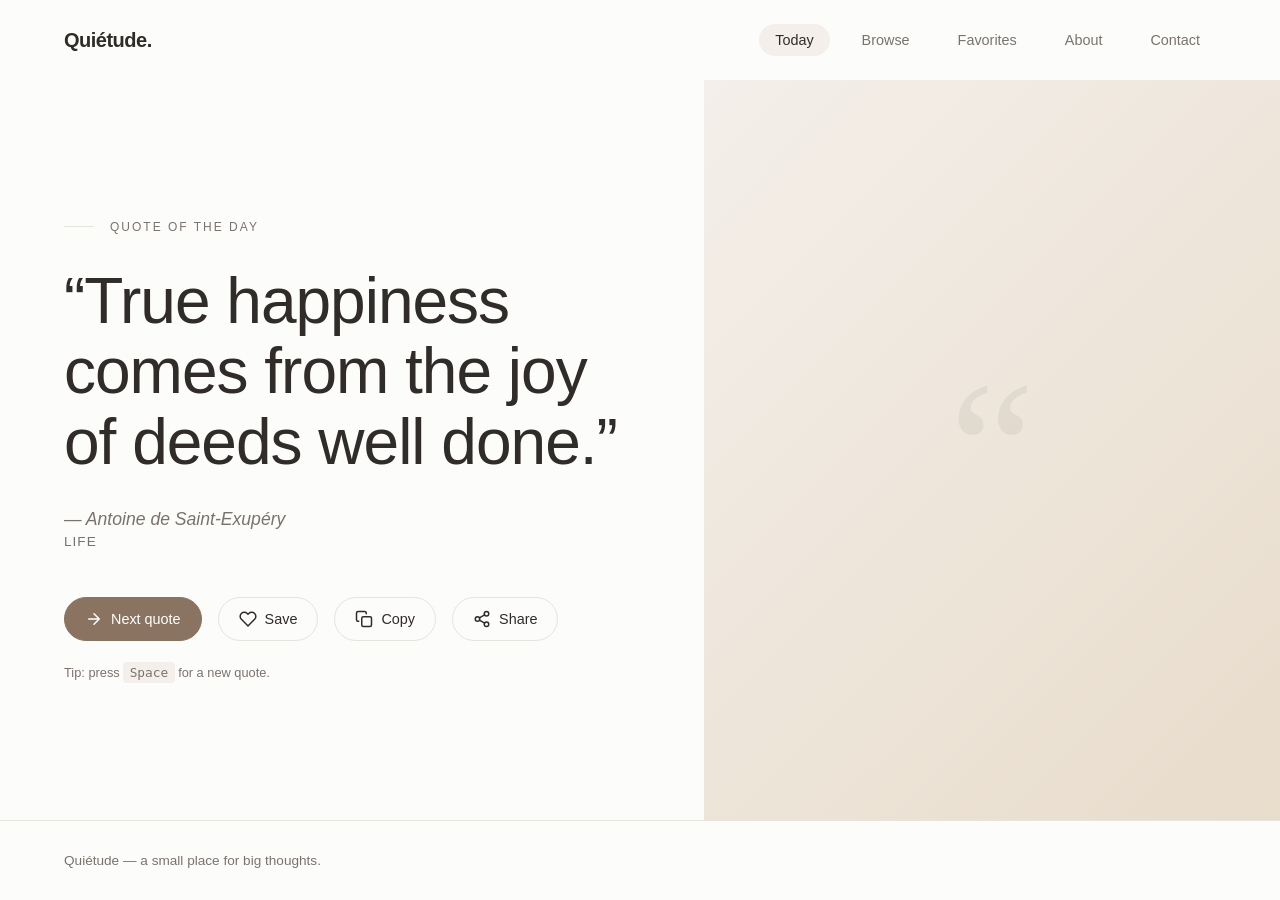
==== index.html @ 7ebf8255 "Add files via upload" ====
<!DOCTYPE html>
<html lang="en">
<head>
    <meta charset="UTF-8">
    <meta name="viewport" content="width=device-width, initial-scale=1.0">
    
    <title>Quiétude | Minimalist Daily Quotes & Inspiration</title>
    <meta name="title" content="Quiétude | Minimalist Daily Quotes & Inspiration">
    <meta name="description" content="Discover hand-picked wisdom, motivational quotes, and a peaceful reading experience. Less scroll, more pause with Quiétude. Browse hundreds of quotes on life, love, and mindfulness.">
    <meta name="keywords" content="quotes, daily quotes, Quiétude, quietude app, motivational quotes, wisdom, mindfulness quotes, life quotes, philosophy, minimalist quotes, quote of the day, inspiration, aesthetic quotes">
    <meta name="author" content="Quiétude">

    <meta property="og:type" content="website">
    <meta property="og:url" content="https://Quietude05.github.io/quotes/">
    <meta property="og:title" content="Quiétude | Minimalist Daily Quotes">
    <meta property="og:description" content="A small, slow corner of the internet for big thoughts. Discover and save hand-picked quotes.">
    <meta property="og:image" content="https://Quietude05.github.io/quotes/preview-image.jpg">

    <meta property="twitter:card" content="summary_large_image">
    <meta property="twitter:url" content="https://Quietude05.github.io/quotes/">
    <meta property="twitter:title" content="Quiétude | Minimalist Daily Quotes">
    <meta property="twitter:description" content="A small, slow corner of the internet for big thoughts. Discover and save hand-picked quotes.">
    <meta property="twitter:image" content="https://Quietude05.github.io/quotes/preview-image.jpg">

    <link rel="canonical" href="https://Quietude05.github.io/quotes/">

    <link rel="stylesheet" href="style.css">
</head>
<body>

    <nav>
        <div class="logo">Quiétude.</div>
        <div class="nav-links">
            <button class="nav-btn active" data-target="view-today">Today</button>
            <button class="nav-btn" data-target="view-browse">Browse</button>
            <button class="nav-btn" data-target="view-favorites">Favorites</button>
            <button class="nav-btn" data-target="view-about">About</button>
            <button class="nav-btn" data-target="view-contact">Contact</button>
        </div>
    </nav>

    <main>
        <section id="view-today" class="view-section active">
            <div class="today-left">
                <div class="quote-label">QUOTE OF THE DAY</div>
                <blockquote class="main-quote" id="today-text">“Creativity is intelligence having fun.”</blockquote>
                <cite class="main-author" id="today-author">— Albert Einstein</cite>
                <div class="main-category" id="today-category">Creativity</div>
                
                <div class="action-buttons">
                    <button class="btn btn-primary" id="btn-next">
                        <svg viewBox="0 0 24 24"><path d="M5 12h14M12 5l7 7-7 7"/></svg> Next quote
                    </button>
                    <button class="btn" id="btn-save-today">
                        <svg viewBox="0 0 24 24" id="today-heart-icon"><path d="M20.84 4.61a5.5 5.5 0 0 0-7.78 0L12 5.67l-1.06-1.06a5.5 5.5 0 0 0-7.78 7.78l1.06 1.06L12 21.23l7.78-7.78 1.06-1.06a5.5 5.5 0 0 0 0-7.78z"/></svg> Save
                    </button>
                    <button class="btn" id="btn-copy">
                        <svg viewBox="0 0 24 24"><rect x="9" y="9" width="13" height="13" rx="2" ry="2"></rect><path d="M5 15H4a2 2 0 0 1-2-2V4a2 2 0 0 1 2-2h9a2 2 0 0 1 2 2v1"></path></svg> Copy
                    </button>
                    <button class="btn" id="btn-share">
                        <svg viewBox="0 0 24 24"><circle cx="18" cy="5" r="3"></circle><circle cx="6" cy="12" r="3"></circle><circle cx="18" cy="19" r="3"></circle><line x1="8.59" y1="13.51" x2="15.42" y2="17.49"></line><line x1="15.41" y1="6.51" x2="8.59" y2="10.49"></line></svg> Share
                    </button>
                </div>
                <div class="tip">Tip: press <kbd>Space</kbd> for a new quote.</div>
            </div>
            <div class="today-right">
                <div class="quote-mark-bg">“</div>
            </div>
        </section>

        <section id="view-browse" class="view-section">
            <div class="page-container">
                <h1 class="page-header">Browse</h1>
                <p class="page-subtitle">A massive, hand-picked library. Wander by theme or search for something specific.</p>
                
                <div class="controls-row">
                    <div class="filters" id="browse-filters">
                        <button class="filter-btn active" data-filter="All">All</button>
                        <button class="filter-btn" data-filter="Wisdom">Wisdom</button>
                        <button class="filter-btn" data-filter="Love">Love</button>
                        <button class="filter-btn" data-filter="Motivation">Motivation</button>
                        <button class="filter-btn" data-filter="Life">Life</button>
                        <button class="filter-btn" data-filter="Creativity">Creativity</button>
                        <button class="filter-btn" data-filter="Mindfulness">Mindfulness</button>
                    </div>
                    <input type="text" class="search-bar" placeholder="Search quotes or authors" id="search-input">
                </div>

                <div class="quotes-grid" id="browse-grid">
                    </div>
            </div>
        </section>

        <section id="view-favorites" class="view-section">
            <div class="page-container">
                <h1 class="page-header">Favorites</h1>
                <p class="page-subtitle">A private shelf for the lines that stayed with you.</p>
                
                <div class="quotes-grid" id="favorites-grid">
                    </div>
            </div>
        </section>

        <section id="view-about" class="view-section">
            <div class="page-container">
                <div class="quote-label" style="margin-bottom:1rem;">ABOUT</div>
                <h1 class="page-header" style="margin-bottom:2rem;">Less scroll, more pause.</h1>
                
                <div class="about-content">
                    <p>Quiétude is a small, slow corner of the internet — a place to read one good sentence and let it stay with you for a while.</p>
                    <p>Each day brings a new quote, drawn from a massive library of writers, philosophers, and quiet observers. Save the ones that resonate, browse by mood, and come back tomorrow.</p>
                    <blockquote class="about-quote">“Nature does not hurry, yet everything is accomplished.”</blockquote>
                    <cite class="main-author">— Lao Tzu</cite>
                </div>
            </div>
        </section>

        <section id="view-contact" class="view-section">
            <div class="page-container">
                <div class="quote-label" style="margin-bottom:1rem;">CONTACT</div>
                <h1 class="page-header" style="margin-bottom:2rem;">Get in touch.</h1>
                
                <div class="about-content">
                    <p>We would love to hear from you. Whether you have a favorite quote to share, feedback on the app, or just want to say hello.</p>
                    
                    <p style="margin-top: 2rem;">
                        <strong>Email:</strong> <br>
                        <a href="mailto:quietude05@gmail.com" style="color: var(--text-dark); text-decoration: none; border-bottom: 1px solid var(--accent-brown);">quietude05@gmail.com</a>
                    </p>
                    
                    <p>
                        <strong>Mobile:</strong> <br>
                        <a href="tel:+918971787693" style="color: var(--text-dark); text-decoration: none; border-bottom: 1px solid var(--accent-brown);">8971787693</a>
                    </p>
                </div>
            </div>
        </section>
    </main>

    <footer>
        <div>Quiétude — a small place for big thoughts.</div>
    </footer>

    <script src="script.js"></script>
</body>
</html>
---- style.css ----
:root {
    --bg-main: #fcfcfb;
    --bg-secondary: #f4efea;
    --bg-card: #f8f6f3;
    --text-dark: #302c29;
    --text-gray: #7a736d;
    --accent-brown: #8a7360;
    --accent-hover: #735f4f;
    --red-heart: #d93838;
    --border-color: #e8e3dd;
    --font-main: -apple-system, BlinkMacSystemFont, "Segoe UI", Roboto, Helvetica, Arial, sans-serif;
}

* {
    box-sizing: border-box;
    margin: 0;
    padding: 0;
}

body {
    font-family: var(--font-main);
    background-color: var(--bg-main);
    color: var(--text-dark);
    display: flex;
    flex-direction: column;
    min-height: 100vh;
}

nav {
    display: flex;
    justify-content: space-between;
    align-items: center;
    padding: 1.5rem 4rem;
    background-color: var(--bg-main);
    position: sticky;
    top: 0;
    z-index: 100;
}

.logo { font-size: 1.25rem; font-weight: 600; letter-spacing: -0.5px; }
.nav-links { display: flex; gap: 1rem; }

.nav-btn {
    background: none; border: none; padding: 0.5rem 1rem; border-radius: 20px;
    font-size: 0.9rem; color: var(--text-gray); cursor: pointer; transition: all 0.2s;
}
.nav-btn:hover { color: var(--text-dark); }
.nav-btn.active { background-color: var(--bg-secondary); color: var(--text-dark); }

main { flex: 1; display: flex; flex-direction: column; }
.view-section { display: none; flex: 1; }
.view-section.active { display: flex; }

#view-today { flex-direction: row; }
.today-left { flex: 1; padding: 4rem; display: flex; flex-direction: column; justify-content: center; }

.quote-label {
    font-size: 0.75rem; text-transform: uppercase; letter-spacing: 2px;
    color: var(--text-gray); margin-bottom: 2rem; display: flex; align-items: center; gap: 1rem;
}
.quote-label::before { content: ""; display: block; width: 30px; height: 1px; background-color: var(--border-color); }

.main-quote { font-size: 4rem; line-height: 1.1; font-weight: 500; letter-spacing: -1px; margin-bottom: 2rem; color: var(--text-dark); }
.main-author { font-size: 1.1rem; color: var(--text-gray); font-style: italic; margin-bottom: 0.25rem; }
.main-category { font-size: 0.85rem; color: var(--text-gray); margin-bottom: 3rem; text-transform: uppercase; letter-spacing: 1px; }

.action-buttons { display: flex; gap: 1rem; margin-bottom: 1.5rem; align-items: center; flex-wrap: wrap; }
.btn {
    display: flex; align-items: center; gap: 0.5rem; padding: 0.75rem 1.25rem; border-radius: 24px;
    font-size: 0.9rem; cursor: pointer; border: 1px solid var(--border-color); background: transparent; color: var(--text-dark); transition: all 0.2s;
}
.btn-primary { background-color: var(--accent-brown); color: white; border-color: var(--accent-brown); }
.btn-primary:hover { background-color: var(--accent-hover); }
.btn:not(.btn-primary):hover { background-color: var(--bg-card); }

.tip { font-size: 0.8rem; color: var(--text-gray); }
.tip kbd { background-color: var(--bg-secondary); padding: 0.2rem 0.4rem; border-radius: 4px; font-family: monospace; }

.today-right { flex: 1; background: linear-gradient(135deg, #f4efea 0%, #e8dccb 100%); display: flex; align-items: center; justify-content: center; }
.quote-mark-bg { font-size: 12rem; color: rgba(0,0,0,0.05); font-family: serif; line-height: 1; user-select: none; }

.page-container { padding: 3rem 4rem; width: 100%; max-width: 1200px; margin: 0 auto; }
.page-header { font-size: 3rem; font-weight: 600; margin-bottom: 1rem; letter-spacing: -1px; }
.page-subtitle { color: var(--text-gray); font-size: 1.1rem; margin-bottom: 3rem; max-width: 600px; line-height: 1.5; }

.controls-row { display: flex; justify-content: space-between; align-items: center; margin-bottom: 2rem; flex-wrap: wrap; gap: 1rem; }
.filters { display: flex; gap: 0.75rem; flex-wrap: wrap; }
.filter-btn { padding: 0.5rem 1rem; border-radius: 20px; border: 1px solid var(--border-color); background: transparent; color: var(--text-gray); cursor: pointer; font-size: 0.9rem; transition: all 0.2s; }
.filter-btn.active { background-color: var(--text-dark); color: white; border-color: var(--text-dark); }
.search-bar { padding: 0.6rem 1.2rem; border-radius: 20px; border: 1px solid var(--border-color); background: transparent; width: 250px; font-size: 0.9rem; outline: none; }

.quotes-grid { display: grid; grid-template-columns: repeat(auto-fill, minmax(300px, 1fr)); gap: 1.5rem; }
.quote-card { background-color: var(--bg-card); border: 1px solid var(--border-color); border-radius: 16px; padding: 2rem; display: flex; flex-direction: column; transition: transform 0.2s; }
.quote-card:hover { transform: translateY(-2px); }
.card-tag { background-color: rgba(0,0,0,0.04); padding: 0.3rem 0.6rem; border-radius: 12px; font-size: 0.75rem; color: var(--text-gray); align-self: flex-start; margin-bottom: 1.5rem; }
.card-text { font-size: 1.25rem; line-height: 1.4; flex: 1; margin-bottom: 2rem; color: var(--text-dark); }
.card-footer { display: flex; justify-content: space-between; align-items: center; }
.card-author { color: var(--text-gray); font-size: 0.9rem; font-style: italic; }
.heart-btn { background: none; border: none; cursor: pointer; color: var(--text-gray); font-size: 1.2rem; transition: color 0.2s; }
.heart-btn.liked { color: var(--red-heart); }

.about-content { max-width: 700px; }
.about-content p { margin-bottom: 1.5rem; line-height: 1.6; color: var(--text-dark); font-size: 1.1rem; }
.about-quote { font-style: italic; font-size: 1.2rem; margin-top: 2rem; }

footer { padding: 2rem 4rem; display: flex; justify-content: space-between; color: var(--text-gray); font-size: 0.85rem; border-top: 1px solid var(--border-color); margin-top: auto; }
svg { width: 18px; height: 18px; fill: none; stroke: currentColor; stroke-width: 2; stroke-linecap: round; stroke-linejoin: round; }

@media (max-width: 768px) {
    #view-today { flex-direction: column; }
    .today-right { display: none; }
    .main-quote { font-size: 2.5rem; }
    nav { padding: 1rem 2rem; }
    .page-container, footer { padding: 2rem; }
}
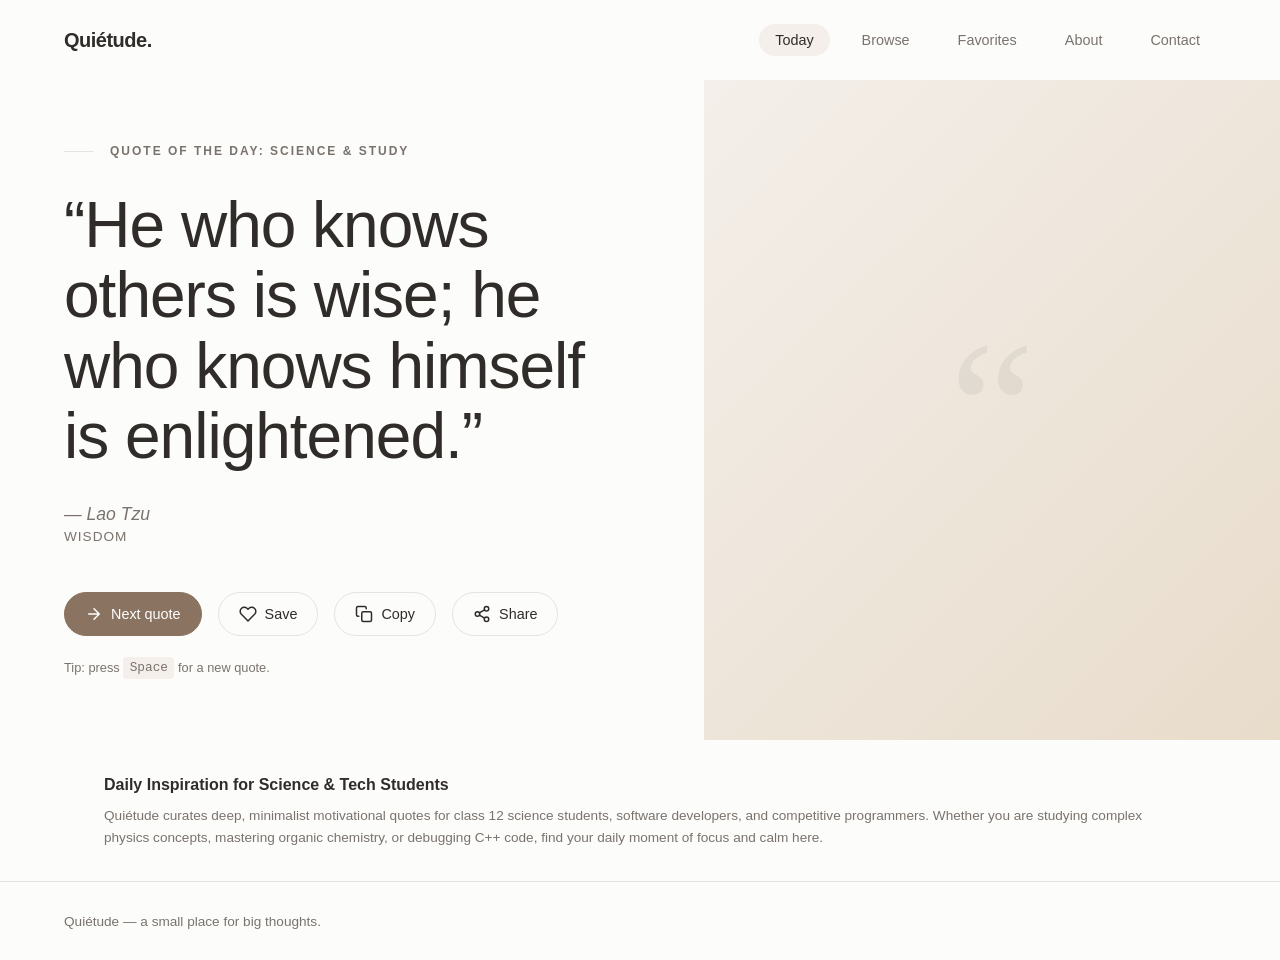
==== commit bd0317de: "Update index.html" ====
--- a/index.html
+++ b/index.html
@@ -4,25 +4,25 @@
     <meta charset="UTF-8">
     <meta name="viewport" content="width=device-width, initial-scale=1.0">
     
-    <title>Quiétude | Minimalist Daily Quotes & Inspiration</title>
-    <meta name="title" content="Quiétude | Minimalist Daily Quotes & Inspiration">
-    <meta name="description" content="Discover hand-picked wisdom, motivational quotes, and a peaceful reading experience. Less scroll, more pause with Quiétude. Browse hundreds of quotes on life, love, and mindfulness.">
-    <meta name="keywords" content="quotes, daily quotes, Quiétude, quietude app, motivational quotes, wisdom, mindfulness quotes, life quotes, philosophy, minimalist quotes, quote of the day, inspiration, aesthetic quotes">
+    <title>Motivational Quotes for Science Students | Quiétude</title>
+    <meta name="title" content="Motivational Quotes for Science Students | Quiétude">
+    <meta name="description" content="Discover minimalist motivational quotes for science students. Find calm and focus for board exams, competitive programming, and late-night study sessions.">
+    <meta name="keywords" content="motivational quotes for science students, study motivation quotes, class 12 science quotes, deep physics quotes, chemistry study quotes, competitive programming motivation, exam focus quotes, minimalist student quotes, Quiétude">
     <meta name="author" content="Quiétude">
 
     <meta property="og:type" content="website">
-    <meta property="og:url" content="https://Quietude05.github.io/quotes/">
-    <meta property="og:title" content="Quiétude | Minimalist Daily Quotes">
-    <meta property="og:description" content="A small, slow corner of the internet for big thoughts. Discover and save hand-picked quotes.">
-    <meta property="og:image" content="https://Quietude05.github.io/quotes/preview-image.jpg">
+    <meta property="og:url" content="https://quietude05.github.io/quote/">
+    <meta property="og:title" content="Motivational Quotes for Science Students | Quiétude">
+    <meta property="og:description" content="Discover minimalist motivational quotes for science students. Find calm and focus for board exams, competitive programming, and late-night study sessions.">
+    <meta property="og:image" content="https://quietude05.github.io/quote/preview-image.jpg">
 
     <meta property="twitter:card" content="summary_large_image">
-    <meta property="twitter:url" content="https://Quietude05.github.io/quotes/">
-    <meta property="twitter:title" content="Quiétude | Minimalist Daily Quotes">
-    <meta property="twitter:description" content="A small, slow corner of the internet for big thoughts. Discover and save hand-picked quotes.">
-    <meta property="twitter:image" content="https://Quietude05.github.io/quotes/preview-image.jpg">
+    <meta property="twitter:url" content="https://quietude05.github.io/quote/">
+    <meta property="twitter:title" content="Motivational Quotes for Science Students | Quiétude">
+    <meta property="twitter:description" content="Discover minimalist motivational quotes for science students. Find calm and focus for board exams, competitive programming, and late-night study sessions.">
+    <meta property="twitter:image" content="https://quietude05.github.io/quote/preview-image.jpg">
 
-    <link rel="canonical" href="https://Quietude05.github.io/quotes/">
+    <link rel="canonical" href="https://quietude05.github.io/quote/">
 
     <link rel="stylesheet" href="style.css">
 </head>
@@ -42,7 +42,7 @@
     <main>
         <section id="view-today" class="view-section active">
             <div class="today-left">
-                <div class="quote-label">QUOTE OF THE DAY</div>
+                <h1 class="quote-label">QUOTE OF THE DAY: SCIENCE & STUDY</h1>
                 <blockquote class="main-quote" id="today-text">“Creativity is intelligence having fun.”</blockquote>
                 <cite class="main-author" id="today-author">— Albert Einstein</cite>
                 <div class="main-category" id="today-category">Creativity</div>
@@ -137,10 +137,15 @@
         </section>
     </main>
 
+    <article style="padding: 2rem 4rem; color: var(--text-gray); font-size: 0.85rem; max-width: 1200px; margin: 0 auto; line-height: 1.6;">
+        <h2 style="font-size: 1rem; margin-bottom: 0.5rem; color: var(--text-dark);">Daily Inspiration for Science & Tech Students</h2>
+        <p>Quiétude curates deep, minimalist motivational quotes for class 12 science students, software developers, and competitive programmers. Whether you are studying complex physics concepts, mastering organic chemistry, or debugging C++ code, find your daily moment of focus and calm here.</p>
+    </article>
+
     <footer>
         <div>Quiétude — a small place for big thoughts.</div>
     </footer>
 
     <script src="script.js"></script>
 </body>
-</html>+</html>
